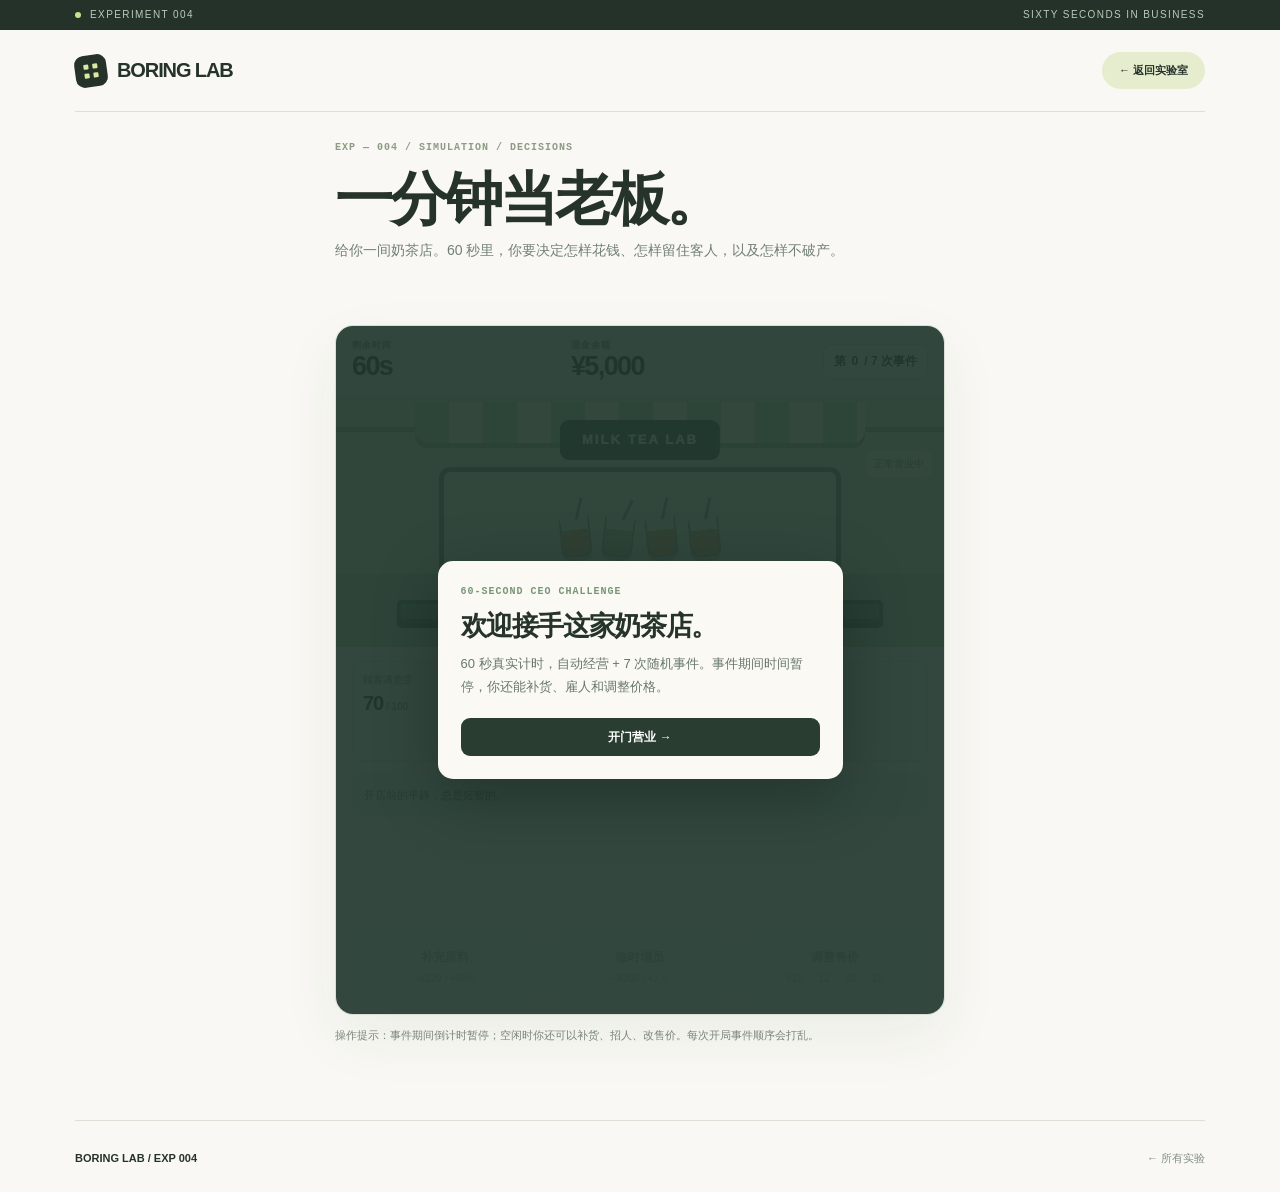
==== boss/index.html @ 65adebda "Initial commit" ====
<!doctype html><html lang="zh-CN"><head><meta charset="utf-8"><meta name="viewport" content="width=device-width,initial-scale=1"><meta name="theme-color" content="#f9f8f4"><title>一分钟当老板 | Boring Lab</title><meta name="description" content="60 秒经营一家奶茶店，处理突然发生的生意问题，控制现金、库存和顾客满意度。"><link rel="stylesheet" href="/game.css"><style>
.boss-shell{max-width:610px;margin:auto;padding-bottom:64px}.boss-game{background:#f1f2eb;position:relative;height:min(690px,calc(100svh - 155px));min-height:580px;max-height:710px;display:flex;flex-direction:column}.boss-top{padding:13px 16px;display:flex;justify-content:space-between;align-items:center;background:#e4ecd9;border-bottom:1px solid #d5dece;gap:5px}.boss-top b{font-size:27px;letter-spacing:-.06em;line-height:1;font-variant-numeric:tabular-nums}.boss-top small{display:block;font-size:9px;color:#73836b;letter-spacing:1px;font-weight:900}.boss-progress{height:5px;background:#dce4d3}.boss-progress span{display:block;width:0;height:100%;background:#83a76d;transition:width .3s}.store-scene{flex:1;min-height:175px;max-height:245px;background:linear-gradient(#e6e7cf 0 70%,#c9d5ba 70%);position:relative;overflow:hidden}.store-scene:before{content:"";position:absolute;left:-5%;right:-5%;top:25px;border-top:5px solid #a0b391}.store-awning{position:absolute;left:13%;right:13%;top:0;height:41px;background:repeating-linear-gradient(90deg,#bfdbab 0 34px,#fbf5e6 34px 68px);border-radius:0 0 13px 13px;box-shadow:0 5px 0 #93ab8b}.store-sign{position:absolute;top:18px;left:50%;transform:translateX(-50%);background:#2c4939;color:#f5f6eb;padding:10px 22px;border-radius:9px;font-weight:950;letter-spacing:.16em;font-size:13px;white-space:nowrap}.store-window{position:absolute;left:17%;right:17%;top:65px;bottom:40px;background:#eaf4de;border:5px solid #69836f;border-bottom-width:7px;border-radius:11px;display:flex;justify-content:center;align-items:center;gap:12px;overflow:hidden}.drink{width:31px;height:42px;border:2px solid #8a998c;border-top:7px solid #e7eee7;border-radius:4px 4px 9px 9px;background:linear-gradient(transparent 24%,#d1a078 24%);transform:rotate(-6deg);position:relative;box-shadow:0 4px 0 #4f634d40}.drink:before{content:"";position:absolute;width:3px;height:22px;background:#6f9c85;top:-24px;left:18px;transform:rotate(18deg)}.drink:nth-child(2){background:linear-gradient(transparent 24%,#b2cb98 24%);transform:rotate(7deg)}.counter{position:absolute;left:10%;right:10%;bottom:24px;height:23px;background:#71967e;border:4px solid #4e7062;border-radius:5px;box-shadow:0 5px #426454}.customers{position:absolute;display:flex;justify-content:center;gap:9px;align-items:end;bottom:5px;width:100%;min-height:57px}.customer{height:41px;width:25px;border-radius:12px 12px 4px 4px;background:#7ca0ac;position:relative;box-shadow:0 2px 0 #455b64}.customer:before{content:"";position:absolute;width:21px;height:21px;top:-13px;left:2px;background:#f0c8a4;border-radius:50%;border-top:6px solid #514641}.customer:nth-child(2n){background:#d09b82}.customer:nth-child(3n){background:#bbafcf}.scene-caption{position:absolute;right:12px;top:49px;background:#fff8e3;color:#7c7257;padding:5px 8px;border-radius:7px;font-size:10px}.boss-content{padding:14px 16px 17px;background:#fbfaf5;display:flex;flex-direction:column;gap:13px;flex:1;min-height:215px}.statbar{display:grid;grid-template-columns:repeat(3,1fr);gap:9px}.statbox{border:1px solid #dce3d6;border-radius:9px;padding:10px;background:#f3f6ef}.statbox span{display:block;color:#798a78;font-size:10px}.statbox strong{font-size:20px;letter-spacing:-.05em}.statbox strong small{font-size:10px;color:#8c9588;letter-spacing:0}.timeline{height:43px;padding:9px 12px;border-radius:8px;background:#edf0e5;color:#647763;font-size:11px;display:flex;align-items:center;line-height:1.5}.boss-actions{display:grid;grid-template-columns:repeat(3,minmax(0,1fr));gap:8px;margin-top:auto}.boss-actions button{display:flex;flex-direction:column;gap:4px;align-items:center;background:#eff2e9;border:1px solid #d8e2d2;border-radius:9px;padding:10px 2px;font-size:12px;font-weight:850;color:#3a5a43;min-width:0}.boss-actions button small{font-size:10px;color:#859482;font-weight:550}.boss-actions button:hover{background:#e0ead7}.boss-actions button:disabled{opacity:.4;cursor:not-allowed}.boss-overlay{position:absolute;inset:0;z-index:5;background:#20372de9;display:flex;align-items:center;justify-content:center;padding:17px}.boss-overlay[hidden]{display:none}.boss-panel{width:min(100%,405px);padding:23px;background:#faf9f3;border-radius:15px;box-shadow:0 18px 65px #0004}.boss-panel .mono{color:#789778}.boss-panel h2{font-size:27px;line-height:1.24;letter-spacing:-.05em;margin:10px 0}.boss-panel p{font-size:13px;line-height:1.7;color:#68776e;margin:0 0 20px}.choice-list{display:flex;flex-direction:column;gap:9px}.choice{display:block;width:100%;text-align:left;background:#f0f3e9;border:1px solid #d9e1d4;padding:11px 13px;border-radius:9px;font-size:13px;font-weight:800;color:#3e5441}.choice small{display:block;font-size:10px;font-weight:500;color:#798879;margin-top:4px}.choice:hover{border-color:#94a990;background:#e4eedc}.boss-rank{font-size:48px;font-weight:950;letter-spacing:-.07em;color:#2e4933}.boss-score{font-size:12px;color:#71806f;line-height:1.9;margin:10px 0 19px}.boss-bottom{font-size:11px;color:#7b8779;margin:12px 0}.boss-panel .game-primary{width:100%}@media(max-width:560px){.boss-shell{padding-bottom:30px}.boss-game{height:calc(100svh - 145px);min-height:570px}.boss-content{padding:10px;gap:9px}.store-scene{min-height:148px}.boss-top{padding:10px}.boss-top b{font-size:22px}.statbox strong{font-size:17px}.boss-panel{padding:18px}.boss-panel h2{font-size:24px}.game-hero{padding:16px 0 13px}.game-hero h1{font-size:27px}.game-hero p{font-size:12px}}
</style><link rel="icon" type="image/svg+xml" href="/favicon.svg"></head><body class="game-page"><div class="topline"><div class="wrap"><span><i class="status-led"></i>EXPERIMENT 004</span><span>SIXTY SECONDS IN BUSINESS</span></div></div><header class="wrap nav"><a href="/" class="brand"><span class="brand-square"><i></i><i></i><i></i><i></i></span>BORING LAB</a><a href="/" class="pill-link">← 返回实验室</a></header><main class="wrap"><section class="game-hero boss-shell"><div class="mono">EXP — 004 / SIMULATION / DECISIONS</div><h1>一分钟当老板。</h1><p>给你一间奶茶店。60 秒里，你要决定怎样花钱、怎样留住客人，以及怎样不破产。</p></section><div class="boss-shell"><div class="play-card boss-game"><div class="boss-top"><div><small>剩余时间</small><b id="seconds">60s</b></div><div><small>现金余额</small><b id="money">¥5,000</b></div><span class="stat-chip">第 <span id="decisionCount">0</span> / 7 次事件</span></div><div class="boss-progress"><span id="timeBar"></span></div><div class="store-scene"><div class="store-awning"></div><div class="store-sign">MILK TEA LAB</div><div class="store-window"><div class="drink"></div><div class="drink"></div><div class="drink"></div><div class="drink"></div></div><div class="counter"></div><div class="scene-caption" id="sceneCaption">准备营业中…</div><div class="customers" id="customers"></div></div><div class="boss-content"><div class="statbar"><div class="statbox"><span>顾客满意度</span><strong id="mood">70<small> / 100</small></strong></div><div class="statbox"><span>原料库存</span><strong id="stock">85<small> 份</small></strong></div><div class="statbox"><span>员工 / 售价</span><strong><span id="workers">1</span><small> 人 · ¥</small><span id="price">12</span></strong></div></div><div class="timeline" id="ticker">开店前的平静，总是短暂的。</div><div class="boss-actions"><button id="restock" type="button">补充原料<small>−¥220 / +40份</small></button><button id="hire" type="button">临时增员<small>−¥300 / +1人</small></button><button id="reprice" type="button">调整售价<small>¥10 → 12 → 15 → 18</small></button></div></div><div class="boss-overlay" id="overlay"><div class="boss-panel" id="panel"><div class="mono">60-SECOND CEO CHALLENGE</div><h2>欢迎接手这家奶茶店。</h2><p>初始资金 ¥5,000、1 名员工、85 份原料。生意会自动进行，但每隔几秒就有突发事件。事件出现时计时暂停，选择后继续。</p><button class="game-primary" id="start" type="button">开门营业 →</button></div></div></div><div class="boss-bottom">操作提示：事件期间倒计时暂停；空闲时你还可以补货、招人、改售价。每次开局事件顺序会打乱。</div></div></main><footer class="wrap footer game-footer"><strong>BORING LAB / EXP 004</strong><div class="footer-links"><a href="/">← 所有实验</a></div></footer>
<script>
(()=>{'use strict';const $=s=>document.querySelector(s),fmt=n=>'¥'+Math.round(n).toLocaleString('zh-CN');let state,timer=null,remaining=60,eventsSeen=0,nextAt=52,active=false,paused=true,done=false;const events=[{title:'突然来了一个旅行团',desc:'十几个顾客同时走进店里。柜台已经有点忙不过来了。',a:[['限时打折招揽顾客','多赚订单，但排队会变长', {traffic:3,mood:-8}],['加派临时员工','花钱换服务速度', {cash:-380,workers:1,mood:7}],['保持原样','稳一点，但会错过一部分需求',{mood:-4}]]},{title:'隔壁奶茶店打五折',desc:'顾客开始比较两边的价格。你要怎么回应？',a:[['跟进降价','降低利润率，但挽回口碑',{price:-2,mood:12}],['主推招牌新品','需要促销成本，吸引一批新客',{cash:-240,traffic:2,mood:5}],['不跟','省钱，可能会流失客人',{mood:-12}]]},{title:'原料供应商突然涨价',desc:'平时的供应商告诉你，下一批原料要贵 30%。',a:[['提前囤货','花 ¥500，得到 65 份原料',{cash:-500,stock:65}],['更换供应商','成本降低，但口味不够稳定',{cash:-130,stock:30,mood:-9}],['先不买','可以等，但库存有危险',{mood:-3}]]},{title:'一位顾客发布了差评',desc:'视频里说你家奶茶太甜了，评论区正在讨论。',a:[['公开道歉并赠饮','成本增加，口碑明显提升',{cash:-350,mood:18,traffic:1}],['坚持原配方','不花钱，但口碑承压',{mood:-15}],['立刻调整配方','花一些成本，尝试挽回',{cash:-130,mood:9}]]},{title:'本地博主想来探店',desc:'一位小有名气的博主提出合作，需要支付制作费。',a:[['支付 ¥600 合作','增加之后的顾客流量',{cash:-600,traffic:4}],['赠送饮品换体验','成本较低，流量增长较少',{cash:-160,traffic:2}],['拒绝邀请','暂时没有额外成本',{mood:-2}]]},{title:'雨下得越来越大',desc:'路上行人变少了，外卖订单却开始增加。',a:[['做免配送费活动','接住外卖需求，增加支出',{cash:-230,traffic:3}],['买雨棚继续营业','花点钱，让门店订单更稳定',{cash:-180,mood:7}],['等雨停','无投入，但会损失一些客流',{traffic:-2}]]},{title:'员工提出要休息',desc:'连续做了很多杯奶茶，员工已经疲惫了。',a:[['再招一个人','花钱换稳定产能',{cash:-300,workers:1,mood:6}],['奖励员工 ¥200','员工状态变好',{cash:-200,mood:10}],['继续撑一会儿','节省现金，但满意度下降',{mood:-13}]]},{title:'社区发起周末集市',desc:'主办方开放一个临时摊位，你愿不愿意报名？',a:[['付 ¥500 参展','吸引更多客人，库存消耗更快',{cash:-500,traffic:4}],['和邻店拼摊','支出更少，效果中等',{cash:-240,traffic:2}],['不参加','把精力放在自己的店里',{mood:3}]]},{title:'最后十秒，库存告急',desc:'突然有人想订购一大批奶茶。你敢接吗？',a:[['接下大单','有风险，但能获得大笔现金',{stock:-27,cash:700,mood:-4}],['小批量接单','稳妥赚钱',{stock:-12,cash:280,mood:3}],['婉拒订单','保持稳定',{mood:4}]]}];let order=[],pending=null;function shuffled(){return [...events].sort(()=>Math.random()-.5)}function clamp(v,a,b){return Math.max(a,Math.min(b,v))}function init(){state={cash:5000,stock:85,mood:70,workers:1,price:12,traffic:0,sold:0,lost:0,initial:5000};remaining=60;eventsSeen=0;nextAt=52;done=false;paused=true;active=false;order=shuffled();pending=null;clearInterval(timer);render();$('#ticker').textContent='开店前的平静，总是短暂的。';$('#overlay').hidden=false;$('#panel').innerHTML='<div class="mono">60-SECOND CEO CHALLENGE</div><h2>欢迎接手这家奶茶店。</h2><p>60 秒真实计时，自动经营 + 7 次随机事件。事件期间时间暂停，你还能补货、雇人和调整价格。</p><button class="game-primary" id="start">开门营业 →</button>';$('#start').onclick=start;}function start(){active=true;paused=false;$('#overlay').hidden=true;timer=setInterval(tick,1000);render();}function render(){if(!state)return;$('#seconds').textContent=remaining+'s';$('#money').textContent=fmt(state.cash);$('#decisionCount').textContent=eventsSeen;$('#timeBar').style.width=(60-remaining)/60*100+'%';$('#mood').innerHTML=Math.round(state.mood)+'<small> / 100</small>';$('#stock').innerHTML=Math.max(0,Math.round(state.stock))+'<small> 份</small>';$('#workers').textContent=state.workers;$('#price').textContent=state.price;$('#restock').disabled=!active||paused||state.cash<220;$('#hire').disabled=!active||paused||state.cash<300||state.workers>=5;$('#reprice').disabled=!active||paused;$('#customers').innerHTML=Array.from({length:clamp(2+Math.floor(state.traffic)+Math.floor((100-state.mood)/30),0,8)},()=>'<div class="customer"></div>').join('');$('#sceneCaption').textContent=state.stock<=0?'原料已经用完了！':state.mood<40?'顾客越来越不耐烦…':state.traffic>=3?'门口开始排起长队':'正常营业中';}function say(t){$('#ticker').textContent=t}function tick(){if(!active||paused||done)return;remaining--;let demand=clamp(Math.round(2+state.traffic+Math.random()*3+(state.mood-60)/20),0,12);let capacity=state.workers*3+1;let served=Math.max(0,Math.min(demand,capacity,state.stock));let lost=demand-served;state.stock-=served;state.sold+=served;state.lost+=lost;state.cash+=served*(state.price-5);state.mood=clamp(state.mood-(lost*.6)+(served>0?.07:-.25),5,100);if(state.stock<=0)say('库存清零了！请先补货，否则客人只能离开。');else if(lost>3)say('等待时间太久，有 '+lost+' 位客人离开了。');else if(served>0)say('这一秒卖出了 '+served+' 杯，继续保持。');if(remaining<=0||state.cash<=-1000){finish();return}if(eventsSeen<7&&remaining<=nextAt){eventModal();return}render()}function eventModal(){paused=true;const ev=order[eventsSeen];pending=ev;$('#overlay').hidden=false;$('#panel').innerHTML=`<div class="mono">INCIDENT ${eventsSeen+1} / 7</div><h2>${ev.title}</h2><p>${ev.desc}</p><div class="choice-list" id="choices"></div>`;ev.a.forEach(([name,desc,effect],i)=>{const btn=document.createElement('button');btn.className='choice';btn.innerHTML='<span></span><small></small>';btn.querySelector('span').textContent=name;btn.querySelector('small').textContent=desc;btn.onclick=()=>choose(i);$('#choices').appendChild(btn)});render()}function choose(index){const [name,,effect]=pending.a[index];for(const [key,v]of Object.entries(effect))state[key]+=v;state.mood=clamp(state.mood,5,100);state.price=clamp(state.price,8,20);state.traffic=clamp(state.traffic,-2,7);eventsSeen++;nextAt=52-eventsSeen*8;paused=false;$('#overlay').hidden=true;say('你的决定：'+name+'。继续经营！');render()}function finish(){if(done)return;done=true;paused=true;active=false;clearInterval(timer);render();const profit=Math.round(state.cash-state.initial);const positive=profit>=0;const rank=profit>3500&&state.mood>=65?'街区经营传奇':profit>1700&&state.mood>=50?'精明的小店老板':positive?'勉强活下来的老板':'奶茶店破产预备役';$('#panel').innerHTML='<div class="mono">THE SHOP HAS CLOSED</div><h2>60 秒营业结束。</h2><div class="boss-rank" id="rank"></div><div class="boss-score" id="score"></div><button class="game-primary" id="restart">重新开一家店 →</button>';$('#rank').textContent=rank;$('#score').innerHTML=`营业净收益：<b>${positive?'+':''}${fmt(profit)}</b><br>售出 ${state.sold} 杯 · 流失 ${state.lost} 位客人<br>最终满意度 ${Math.round(state.mood)}/100 · 剩余库存 ${Math.round(state.stock)} 份`;$('#restart').onclick=init;$('#overlay').hidden=false}$('#restock').onclick=()=>{if(!active||paused||state.cash<220)return;state.cash-=220;state.stock+=40;say('补充 40 份原料。');render()};$('#hire').onclick=()=>{if(!active||paused||state.cash<300||state.workers>=5)return;state.cash-=300;state.workers++;say('多了一名员工，出杯速度提高。');render()};$('#reprice').onclick=()=>{if(!active||paused)return;state.price=({10:12,12:15,15:18,18:10})[state.price]||12;state.mood=clamp(state.mood+(state.price===10?5:-3),5,100);say('调整售价为 ¥'+state.price+'。');render()};init()})();
</script></body></html>
---- game.css ----
@import url('/site.css');
.game-page{min-height:100vh}.game-hero{padding:28px 0 22px}.back{display:inline-flex;align-items:center;gap:9px;color:#6c776e;font-size:12px;font-weight:750;margin:0 0 22px}.back:hover{color:var(--ink)}.game-hero .mono{color:#8c9b84}.game-hero h1{font-size:clamp(32px,5.3vw,58px);letter-spacing:-.05em;line-height:1.14;margin:10px 0 8px;font-weight:950}.game-hero p{font-size:14px;color:#728074;margin:0;max-width:660px}.game-layout{padding-bottom:65px}.play-card{background:#f0f2e9;border:1px solid #d8dfd2;border-radius:18px;box-shadow:0 22px 60px #354c3510;overflow:hidden}.play-head{display:flex;align-items:center;justify-content:space-between;gap:10px;padding:15px 19px;border-bottom:1px solid #dce2d6;background:#e9eee3}.play-head .mono{color:#72866b}.play-head-right{display:flex;align-items:center;gap:9px;flex-wrap:wrap}.stat-chip{display:inline-flex;align-items:center;gap:6px;background:#f9fbf5;border:1px solid #d7e0d1;border-radius:8px;padding:7px 10px;font-size:12px;font-weight:850;font-variant-numeric:tabular-nums}.stat-chip small{color:#82907e;font-size:10px}.game-button{border:1px solid #c9d4c4;background:#fffdf7;color:#405746;padding:8px 11px;border-radius:8px;font-size:12px;font-weight:750}.game-button:hover{background:#e0ebd5}.game-button:disabled{opacity:.48;cursor:not-allowed}.game-primary{border:0;background:#293d30;color:white;padding:10px 15px;border-radius:9px;font-weight:800;font-size:12px}.game-primary:hover{background:#3e5a46}.game-primary:disabled{background:#a3b1a4;cursor:not-allowed}.game-details{display:flex;gap:13px;flex-wrap:wrap;justify-content:space-between;align-items:center;margin-top:12px;font-size:12px;color:#70806e}.instructions{font-size:12px;color:#657263;line-height:1.8}.game-center{max-width:910px;margin:auto}.result-overlay{position:absolute;inset:0;background:#273a2ff2;z-index:9;color:#fff;display:flex;flex-direction:column;align-items:center;justify-content:center;text-align:center;padding:26px}.result-overlay[hidden]{display:none!important}.result-overlay .mono{color:#c7e5af}.result-overlay h2{font-size:clamp(28px,4vw,44px);margin:14px 0 12px;letter-spacing:-.05em;line-height:1.2}.result-overlay p{max-width:330px;font-size:13px;line-height:1.75;color:#d4e1d5}.result-overlay button{margin-top:22px}.note{padding:13px 15px;border:1px solid #d8dfd4;background:#f1f2e9;border-radius:10px;color:#68796d;font-size:12px;line-height:1.8}.game-footer{padding-bottom:25px}@media(max-width:650px){.game-hero{padding-top:20px}.game-hero h1{font-size:34px}.play-head{padding:10px 12px;align-items:flex-start}.play-head-right{gap:5px}.stat-chip{font-size:11px;padding:6px 7px}.game-button{font-size:11px;padding:7px 8px}.game-details{gap:5px}}
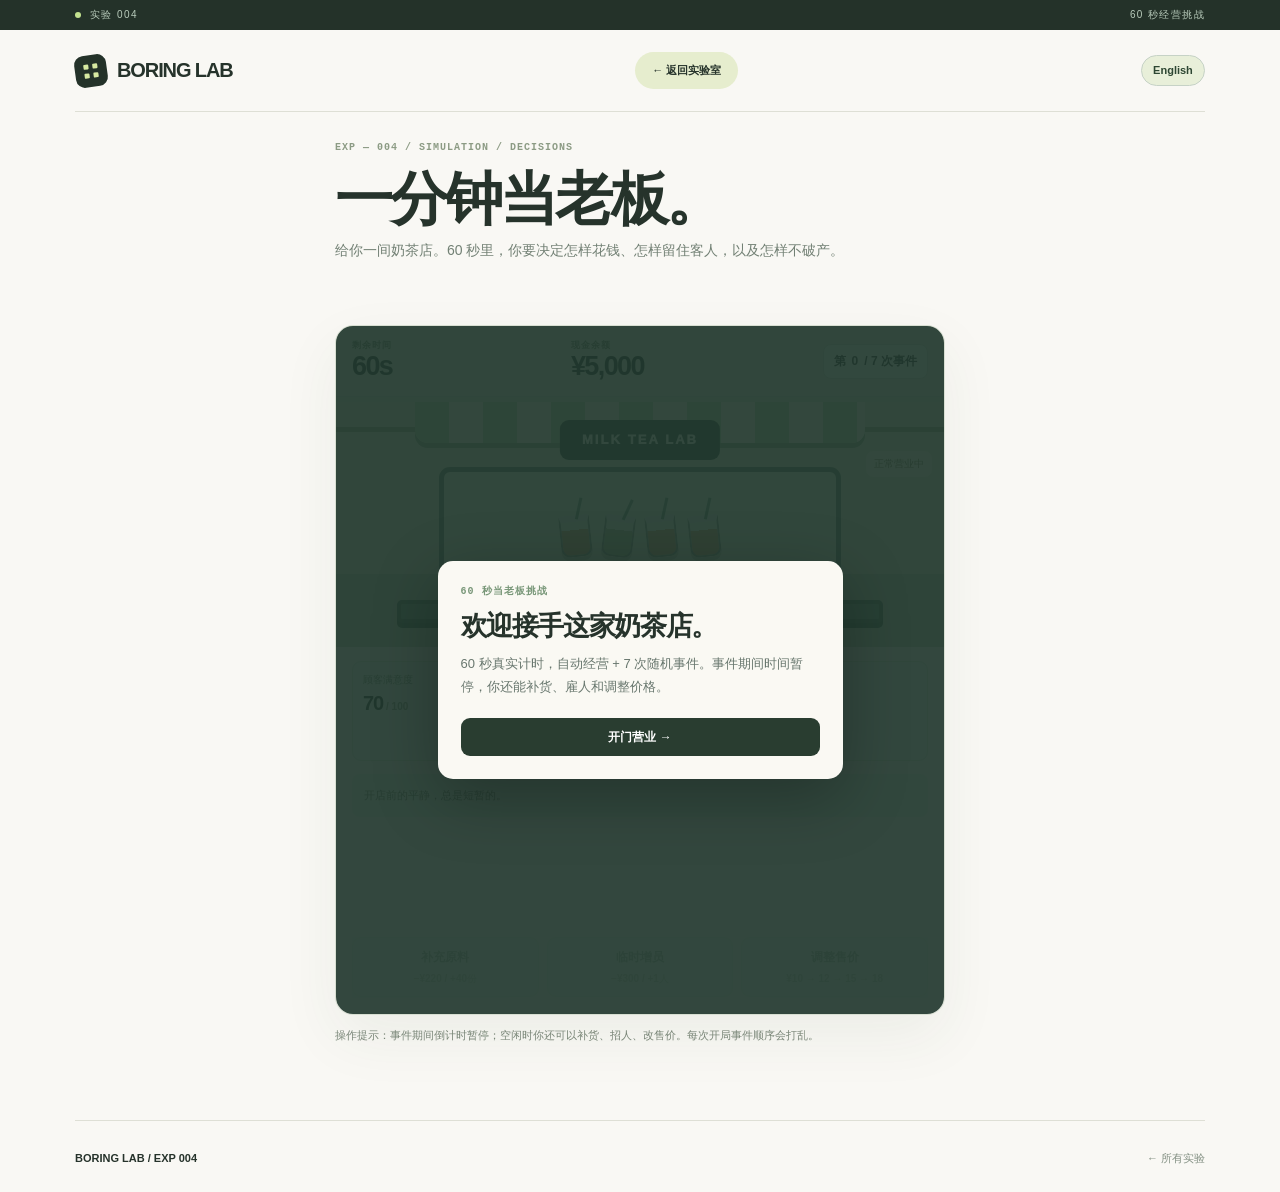
==== commit 5667cf85: "新增" ====
--- a/boss/index.html
+++ b/boss/index.html
@@ -1,6 +1,6 @@
 <!doctype html><html lang="zh-CN"><head><meta charset="utf-8"><meta name="viewport" content="width=device-width,initial-scale=1"><meta name="theme-color" content="#f9f8f4"><title>一分钟当老板 | Boring Lab</title><meta name="description" content="60 秒经营一家奶茶店，处理突然发生的生意问题，控制现金、库存和顾客满意度。"><link rel="stylesheet" href="/game.css"><style>
 .boss-shell{max-width:610px;margin:auto;padding-bottom:64px}.boss-game{background:#f1f2eb;position:relative;height:min(690px,calc(100svh - 155px));min-height:580px;max-height:710px;display:flex;flex-direction:column}.boss-top{padding:13px 16px;display:flex;justify-content:space-between;align-items:center;background:#e4ecd9;border-bottom:1px solid #d5dece;gap:5px}.boss-top b{font-size:27px;letter-spacing:-.06em;line-height:1;font-variant-numeric:tabular-nums}.boss-top small{display:block;font-size:9px;color:#73836b;letter-spacing:1px;font-weight:900}.boss-progress{height:5px;background:#dce4d3}.boss-progress span{display:block;width:0;height:100%;background:#83a76d;transition:width .3s}.store-scene{flex:1;min-height:175px;max-height:245px;background:linear-gradient(#e6e7cf 0 70%,#c9d5ba 70%);position:relative;overflow:hidden}.store-scene:before{content:"";position:absolute;left:-5%;right:-5%;top:25px;border-top:5px solid #a0b391}.store-awning{position:absolute;left:13%;right:13%;top:0;height:41px;background:repeating-linear-gradient(90deg,#bfdbab 0 34px,#fbf5e6 34px 68px);border-radius:0 0 13px 13px;box-shadow:0 5px 0 #93ab8b}.store-sign{position:absolute;top:18px;left:50%;transform:translateX(-50%);background:#2c4939;color:#f5f6eb;padding:10px 22px;border-radius:9px;font-weight:950;letter-spacing:.16em;font-size:13px;white-space:nowrap}.store-window{position:absolute;left:17%;right:17%;top:65px;bottom:40px;background:#eaf4de;border:5px solid #69836f;border-bottom-width:7px;border-radius:11px;display:flex;justify-content:center;align-items:center;gap:12px;overflow:hidden}.drink{width:31px;height:42px;border:2px solid #8a998c;border-top:7px solid #e7eee7;border-radius:4px 4px 9px 9px;background:linear-gradient(transparent 24%,#d1a078 24%);transform:rotate(-6deg);position:relative;box-shadow:0 4px 0 #4f634d40}.drink:before{content:"";position:absolute;width:3px;height:22px;background:#6f9c85;top:-24px;left:18px;transform:rotate(18deg)}.drink:nth-child(2){background:linear-gradient(transparent 24%,#b2cb98 24%);transform:rotate(7deg)}.counter{position:absolute;left:10%;right:10%;bottom:24px;height:23px;background:#71967e;border:4px solid #4e7062;border-radius:5px;box-shadow:0 5px #426454}.customers{position:absolute;display:flex;justify-content:center;gap:9px;align-items:end;bottom:5px;width:100%;min-height:57px}.customer{height:41px;width:25px;border-radius:12px 12px 4px 4px;background:#7ca0ac;position:relative;box-shadow:0 2px 0 #455b64}.customer:before{content:"";position:absolute;width:21px;height:21px;top:-13px;left:2px;background:#f0c8a4;border-radius:50%;border-top:6px solid #514641}.customer:nth-child(2n){background:#d09b82}.customer:nth-child(3n){background:#bbafcf}.scene-caption{position:absolute;right:12px;top:49px;background:#fff8e3;color:#7c7257;padding:5px 8px;border-radius:7px;font-size:10px}.boss-content{padding:14px 16px 17px;background:#fbfaf5;display:flex;flex-direction:column;gap:13px;flex:1;min-height:215px}.statbar{display:grid;grid-template-columns:repeat(3,1fr);gap:9px}.statbox{border:1px solid #dce3d6;border-radius:9px;padding:10px;background:#f3f6ef}.statbox span{display:block;color:#798a78;font-size:10px}.statbox strong{font-size:20px;letter-spacing:-.05em}.statbox strong small{font-size:10px;color:#8c9588;letter-spacing:0}.timeline{height:43px;padding:9px 12px;border-radius:8px;background:#edf0e5;color:#647763;font-size:11px;display:flex;align-items:center;line-height:1.5}.boss-actions{display:grid;grid-template-columns:repeat(3,minmax(0,1fr));gap:8px;margin-top:auto}.boss-actions button{display:flex;flex-direction:column;gap:4px;align-items:center;background:#eff2e9;border:1px solid #d8e2d2;border-radius:9px;padding:10px 2px;font-size:12px;font-weight:850;color:#3a5a43;min-width:0}.boss-actions button small{font-size:10px;color:#859482;font-weight:550}.boss-actions button:hover{background:#e0ead7}.boss-actions button:disabled{opacity:.4;cursor:not-allowed}.boss-overlay{position:absolute;inset:0;z-index:5;background:#20372de9;display:flex;align-items:center;justify-content:center;padding:17px}.boss-overlay[hidden]{display:none}.boss-panel{width:min(100%,405px);padding:23px;background:#faf9f3;border-radius:15px;box-shadow:0 18px 65px #0004}.boss-panel .mono{color:#789778}.boss-panel h2{font-size:27px;line-height:1.24;letter-spacing:-.05em;margin:10px 0}.boss-panel p{font-size:13px;line-height:1.7;color:#68776e;margin:0 0 20px}.choice-list{display:flex;flex-direction:column;gap:9px}.choice{display:block;width:100%;text-align:left;background:#f0f3e9;border:1px solid #d9e1d4;padding:11px 13px;border-radius:9px;font-size:13px;font-weight:800;color:#3e5441}.choice small{display:block;font-size:10px;font-weight:500;color:#798879;margin-top:4px}.choice:hover{border-color:#94a990;background:#e4eedc}.boss-rank{font-size:48px;font-weight:950;letter-spacing:-.07em;color:#2e4933}.boss-score{font-size:12px;color:#71806f;line-height:1.9;margin:10px 0 19px}.boss-bottom{font-size:11px;color:#7b8779;margin:12px 0}.boss-panel .game-primary{width:100%}@media(max-width:560px){.boss-shell{padding-bottom:30px}.boss-game{height:calc(100svh - 145px);min-height:570px}.boss-content{padding:10px;gap:9px}.store-scene{min-height:148px}.boss-top{padding:10px}.boss-top b{font-size:22px}.statbox strong{font-size:17px}.boss-panel{padding:18px}.boss-panel h2{font-size:24px}.game-hero{padding:16px 0 13px}.game-hero h1{font-size:27px}.game-hero p{font-size:12px}}
-</style><link rel="icon" type="image/svg+xml" href="/favicon.svg"></head><body class="game-page"><div class="topline"><div class="wrap"><span><i class="status-led"></i>EXPERIMENT 004</span><span>SIXTY SECONDS IN BUSINESS</span></div></div><header class="wrap nav"><a href="/" class="brand"><span class="brand-square"><i></i><i></i><i></i><i></i></span>BORING LAB</a><a href="/" class="pill-link">← 返回实验室</a></header><main class="wrap"><section class="game-hero boss-shell"><div class="mono">EXP — 004 / SIMULATION / DECISIONS</div><h1>一分钟当老板。</h1><p>给你一间奶茶店。60 秒里，你要决定怎样花钱、怎样留住客人，以及怎样不破产。</p></section><div class="boss-shell"><div class="play-card boss-game"><div class="boss-top"><div><small>剩余时间</small><b id="seconds">60s</b></div><div><small>现金余额</small><b id="money">¥5,000</b></div><span class="stat-chip">第 <span id="decisionCount">0</span> / 7 次事件</span></div><div class="boss-progress"><span id="timeBar"></span></div><div class="store-scene"><div class="store-awning"></div><div class="store-sign">MILK TEA LAB</div><div class="store-window"><div class="drink"></div><div class="drink"></div><div class="drink"></div><div class="drink"></div></div><div class="counter"></div><div class="scene-caption" id="sceneCaption">准备营业中…</div><div class="customers" id="customers"></div></div><div class="boss-content"><div class="statbar"><div class="statbox"><span>顾客满意度</span><strong id="mood">70<small> / 100</small></strong></div><div class="statbox"><span>原料库存</span><strong id="stock">85<small> 份</small></strong></div><div class="statbox"><span>员工 / 售价</span><strong><span id="workers">1</span><small> 人 · ¥</small><span id="price">12</span></strong></div></div><div class="timeline" id="ticker">开店前的平静，总是短暂的。</div><div class="boss-actions"><button id="restock" type="button">补充原料<small>−¥220 / +40份</small></button><button id="hire" type="button">临时增员<small>−¥300 / +1人</small></button><button id="reprice" type="button">调整售价<small>¥10 → 12 → 15 → 18</small></button></div></div><div class="boss-overlay" id="overlay"><div class="boss-panel" id="panel"><div class="mono">60-SECOND CEO CHALLENGE</div><h2>欢迎接手这家奶茶店。</h2><p>初始资金 ¥5,000、1 名员工、85 份原料。生意会自动进行，但每隔几秒就有突发事件。事件出现时计时暂停，选择后继续。</p><button class="game-primary" id="start" type="button">开门营业 →</button></div></div></div><div class="boss-bottom">操作提示：事件期间倒计时暂停；空闲时你还可以补货、招人、改售价。每次开局事件顺序会打乱。</div></div></main><footer class="wrap footer game-footer"><strong>BORING LAB / EXP 004</strong><div class="footer-links"><a href="/">← 所有实验</a></div></footer>
-<script>
+</style><link rel="icon" type="image/svg+xml" href="/favicon.svg"><link rel="stylesheet" href="/i18n.css"></head><body class="game-page"><div class="topline"><div class="wrap"><span><i class="status-led"></i>EXPERIMENT 004</span><span>SIXTY SECONDS IN BUSINESS</span></div></div><header class="wrap nav"><a href="/" class="brand"><span class="brand-square"><i></i><i></i><i></i><i></i></span>BORING LAB</a><a href="/" class="pill-link">← 返回实验室</a></header><main class="wrap"><section class="game-hero boss-shell"><div class="mono">EXP — 004 / SIMULATION / DECISIONS</div><h1>一分钟当老板。</h1><p>给你一间奶茶店。60 秒里，你要决定怎样花钱、怎样留住客人，以及怎样不破产。</p></section><div class="boss-shell"><div class="play-card boss-game"><div class="boss-top"><div><small>剩余时间</small><b id="seconds">60s</b></div><div><small>现金余额</small><b id="money">¥5,000</b></div><span class="stat-chip">第 <span id="decisionCount">0</span> / 7 次事件</span></div><div class="boss-progress"><span id="timeBar"></span></div><div class="store-scene"><div class="store-awning"></div><div class="store-sign">MILK TEA LAB</div><div class="store-window"><div class="drink"></div><div class="drink"></div><div class="drink"></div><div class="drink"></div></div><div class="counter"></div><div class="scene-caption" id="sceneCaption">准备营业中…</div><div class="customers" id="customers"></div></div><div class="boss-content"><div class="statbar"><div class="statbox"><span>顾客满意度</span><strong id="mood">70<small> / 100</small></strong></div><div class="statbox"><span>原料库存</span><strong id="stock">85<small> 份</small></strong></div><div class="statbox"><span>员工 / 售价</span><strong><span id="workers">1</span><small> 人 · ¥</small><span id="price">12</span></strong></div></div><div class="timeline" id="ticker">开店前的平静，总是短暂的。</div><div class="boss-actions"><button id="restock" type="button">补充原料<small>−¥220 / +40份</small></button><button id="hire" type="button">临时增员<small>−¥300 / +1人</small></button><button id="reprice" type="button">调整售价<small>¥10 → 12 → 15 → 18</small></button></div></div><div class="boss-overlay" id="overlay"><div class="boss-panel" id="panel"><div class="mono">60-SECOND CEO CHALLENGE</div><h2>欢迎接手这家奶茶店。</h2><p>初始资金 ¥5,000、1 名员工、85 份原料。生意会自动进行，但每隔几秒就有突发事件。事件出现时计时暂停，选择后继续。</p><button class="game-primary" id="start" type="button">开门营业 →</button></div></div></div><div class="boss-bottom">操作提示：事件期间倒计时暂停；空闲时你还可以补货、招人、改售价。每次开局事件顺序会打乱。</div></div></main><footer class="wrap footer game-footer"><strong>BORING LAB / EXP 004</strong><div class="footer-links"><a href="/">← 所有实验</a></div></footer>
+<script src="/i18n.js"></script><script>
 (()=>{'use strict';const $=s=>document.querySelector(s),fmt=n=>'¥'+Math.round(n).toLocaleString('zh-CN');let state,timer=null,remaining=60,eventsSeen=0,nextAt=52,active=false,paused=true,done=false;const events=[{title:'突然来了一个旅行团',desc:'十几个顾客同时走进店里。柜台已经有点忙不过来了。',a:[['限时打折招揽顾客','多赚订单，但排队会变长', {traffic:3,mood:-8}],['加派临时员工','花钱换服务速度', {cash:-380,workers:1,mood:7}],['保持原样','稳一点，但会错过一部分需求',{mood:-4}]]},{title:'隔壁奶茶店打五折',desc:'顾客开始比较两边的价格。你要怎么回应？',a:[['跟进降价','降低利润率，但挽回口碑',{price:-2,mood:12}],['主推招牌新品','需要促销成本，吸引一批新客',{cash:-240,traffic:2,mood:5}],['不跟','省钱，可能会流失客人',{mood:-12}]]},{title:'原料供应商突然涨价',desc:'平时的供应商告诉你，下一批原料要贵 30%。',a:[['提前囤货','花 ¥500，得到 65 份原料',{cash:-500,stock:65}],['更换供应商','成本降低，但口味不够稳定',{cash:-130,stock:30,mood:-9}],['先不买','可以等，但库存有危险',{mood:-3}]]},{title:'一位顾客发布了差评',desc:'视频里说你家奶茶太甜了，评论区正在讨论。',a:[['公开道歉并赠饮','成本增加，口碑明显提升',{cash:-350,mood:18,traffic:1}],['坚持原配方','不花钱，但口碑承压',{mood:-15}],['立刻调整配方','花一些成本，尝试挽回',{cash:-130,mood:9}]]},{title:'本地博主想来探店',desc:'一位小有名气的博主提出合作，需要支付制作费。',a:[['支付 ¥600 合作','增加之后的顾客流量',{cash:-600,traffic:4}],['赠送饮品换体验','成本较低，流量增长较少',{cash:-160,traffic:2}],['拒绝邀请','暂时没有额外成本',{mood:-2}]]},{title:'雨下得越来越大',desc:'路上行人变少了，外卖订单却开始增加。',a:[['做免配送费活动','接住外卖需求，增加支出',{cash:-230,traffic:3}],['买雨棚继续营业','花点钱，让门店订单更稳定',{cash:-180,mood:7}],['等雨停','无投入，但会损失一些客流',{traffic:-2}]]},{title:'员工提出要休息',desc:'连续做了很多杯奶茶，员工已经疲惫了。',a:[['再招一个人','花钱换稳定产能',{cash:-300,workers:1,mood:6}],['奖励员工 ¥200','员工状态变好',{cash:-200,mood:10}],['继续撑一会儿','节省现金，但满意度下降',{mood:-13}]]},{title:'社区发起周末集市',desc:'主办方开放一个临时摊位，你愿不愿意报名？',a:[['付 ¥500 参展','吸引更多客人，库存消耗更快',{cash:-500,traffic:4}],['和邻店拼摊','支出更少，效果中等',{cash:-240,traffic:2}],['不参加','把精力放在自己的店里',{mood:3}]]},{title:'最后十秒，库存告急',desc:'突然有人想订购一大批奶茶。你敢接吗？',a:[['接下大单','有风险，但能获得大笔现金',{stock:-27,cash:700,mood:-4}],['小批量接单','稳妥赚钱',{stock:-12,cash:280,mood:3}],['婉拒订单','保持稳定',{mood:4}]]}];let order=[],pending=null;function shuffled(){return [...events].sort(()=>Math.random()-.5)}function clamp(v,a,b){return Math.max(a,Math.min(b,v))}function init(){state={cash:5000,stock:85,mood:70,workers:1,price:12,traffic:0,sold:0,lost:0,initial:5000};remaining=60;eventsSeen=0;nextAt=52;done=false;paused=true;active=false;order=shuffled();pending=null;clearInterval(timer);render();$('#ticker').textContent='开店前的平静，总是短暂的。';$('#overlay').hidden=false;$('#panel').innerHTML='<div class="mono">60-SECOND CEO CHALLENGE</div><h2>欢迎接手这家奶茶店。</h2><p>60 秒真实计时，自动经营 + 7 次随机事件。事件期间时间暂停，你还能补货、雇人和调整价格。</p><button class="game-primary" id="start">开门营业 →</button>';$('#start').onclick=start;}function start(){active=true;paused=false;$('#overlay').hidden=true;timer=setInterval(tick,1000);render();}function render(){if(!state)return;$('#seconds').textContent=remaining+'s';$('#money').textContent=fmt(state.cash);$('#decisionCount').textContent=eventsSeen;$('#timeBar').style.width=(60-remaining)/60*100+'%';$('#mood').innerHTML=Math.round(state.mood)+'<small> / 100</small>';$('#stock').innerHTML=Math.max(0,Math.round(state.stock))+'<small> 份</small>';$('#workers').textContent=state.workers;$('#price').textContent=state.price;$('#restock').disabled=!active||paused||state.cash<220;$('#hire').disabled=!active||paused||state.cash<300||state.workers>=5;$('#reprice').disabled=!active||paused;$('#customers').innerHTML=Array.from({length:clamp(2+Math.floor(state.traffic)+Math.floor((100-state.mood)/30),0,8)},()=>'<div class="customer"></div>').join('');$('#sceneCaption').textContent=state.stock<=0?'原料已经用完了！':state.mood<40?'顾客越来越不耐烦…':state.traffic>=3?'门口开始排起长队':'正常营业中';}function say(t){$('#ticker').textContent=t}function tick(){if(!active||paused||done)return;remaining--;let demand=clamp(Math.round(2+state.traffic+Math.random()*3+(state.mood-60)/20),0,12);let capacity=state.workers*3+1;let served=Math.max(0,Math.min(demand,capacity,state.stock));let lost=demand-served;state.stock-=served;state.sold+=served;state.lost+=lost;state.cash+=served*(state.price-5);state.mood=clamp(state.mood-(lost*.6)+(served>0?.07:-.25),5,100);if(state.stock<=0)say('库存清零了！请先补货，否则客人只能离开。');else if(lost>3)say('等待时间太久，有 '+lost+' 位客人离开了。');else if(served>0)say('这一秒卖出了 '+served+' 杯，继续保持。');if(remaining<=0||state.cash<=-1000){finish();return}if(eventsSeen<7&&remaining<=nextAt){eventModal();return}render()}function eventModal(){paused=true;const ev=order[eventsSeen];pending=ev;$('#overlay').hidden=false;$('#panel').innerHTML=`<div class="mono">INCIDENT ${eventsSeen+1} / 7</div><h2>${ev.title}</h2><p>${ev.desc}</p><div class="choice-list" id="choices"></div>`;ev.a.forEach(([name,desc,effect],i)=>{const btn=document.createElement('button');btn.className='choice';btn.innerHTML='<span></span><small></small>';btn.querySelector('span').textContent=name;btn.querySelector('small').textContent=desc;btn.onclick=()=>choose(i);$('#choices').appendChild(btn)});render()}function choose(index){const [name,,effect]=pending.a[index];for(const [key,v]of Object.entries(effect))state[key]+=v;state.mood=clamp(state.mood,5,100);state.price=clamp(state.price,8,20);state.traffic=clamp(state.traffic,-2,7);eventsSeen++;nextAt=52-eventsSeen*8;paused=false;$('#overlay').hidden=true;say('你的决定：'+name+'。继续经营！');render()}function finish(){if(done)return;done=true;paused=true;active=false;clearInterval(timer);render();const profit=Math.round(state.cash-state.initial);const positive=profit>=0;const rank=profit>3500&&state.mood>=65?'街区经营传奇':profit>1700&&state.mood>=50?'精明的小店老板':positive?'勉强活下来的老板':'奶茶店破产预备役';$('#panel').innerHTML='<div class="mono">THE SHOP HAS CLOSED</div><h2>60 秒营业结束。</h2><div class="boss-rank" id="rank"></div><div class="boss-score" id="score"></div><button class="game-primary" id="restart">重新开一家店 →</button>';$('#rank').textContent=rank;$('#score').innerHTML=`营业净收益：<b>${positive?'+':''}${fmt(profit)}</b><br>售出 ${state.sold} 杯 · 流失 ${state.lost} 位客人<br>最终满意度 ${Math.round(state.mood)}/100 · 剩余库存 ${Math.round(state.stock)} 份`;$('#restart').onclick=init;$('#overlay').hidden=false}$('#restock').onclick=()=>{if(!active||paused||state.cash<220)return;state.cash-=220;state.stock+=40;say('补充 40 份原料。');render()};$('#hire').onclick=()=>{if(!active||paused||state.cash<300||state.workers>=5)return;state.cash-=300;state.workers++;say('多了一名员工，出杯速度提高。');render()};$('#reprice').onclick=()=>{if(!active||paused)return;state.price=({10:12,12:15,15:18,18:10})[state.price]||12;state.mood=clamp(state.mood+(state.price===10?5:-3),5,100);say('调整售价为 ¥'+state.price+'。');render()};init()})();
 </script></body></html>
--- a/i18n.css
+++ b/i18n.css
@@ -0,0 +1,5 @@
+/* Shared language switch across all Boring Lab experiments */
+.i18n-toggle{border:1px solid #c6d2c6;background:#e8efd9;color:#2e4733;border-radius:40px;min-width:64px;padding:8px 11px;font-size:11px;font-weight:800;white-space:nowrap;line-height:1.2;cursor:pointer;flex-shrink:0;}
+.i18n-toggle:hover{background:#dce9c9}
+#langToggle{white-space:nowrap}
+@media(max-width:680px){header.nav{gap:7px}header.nav .i18n-toggle{padding:7px 8px;font-size:11px}header.nav .pill-link{font-size:10px;padding:7px 9px}}
